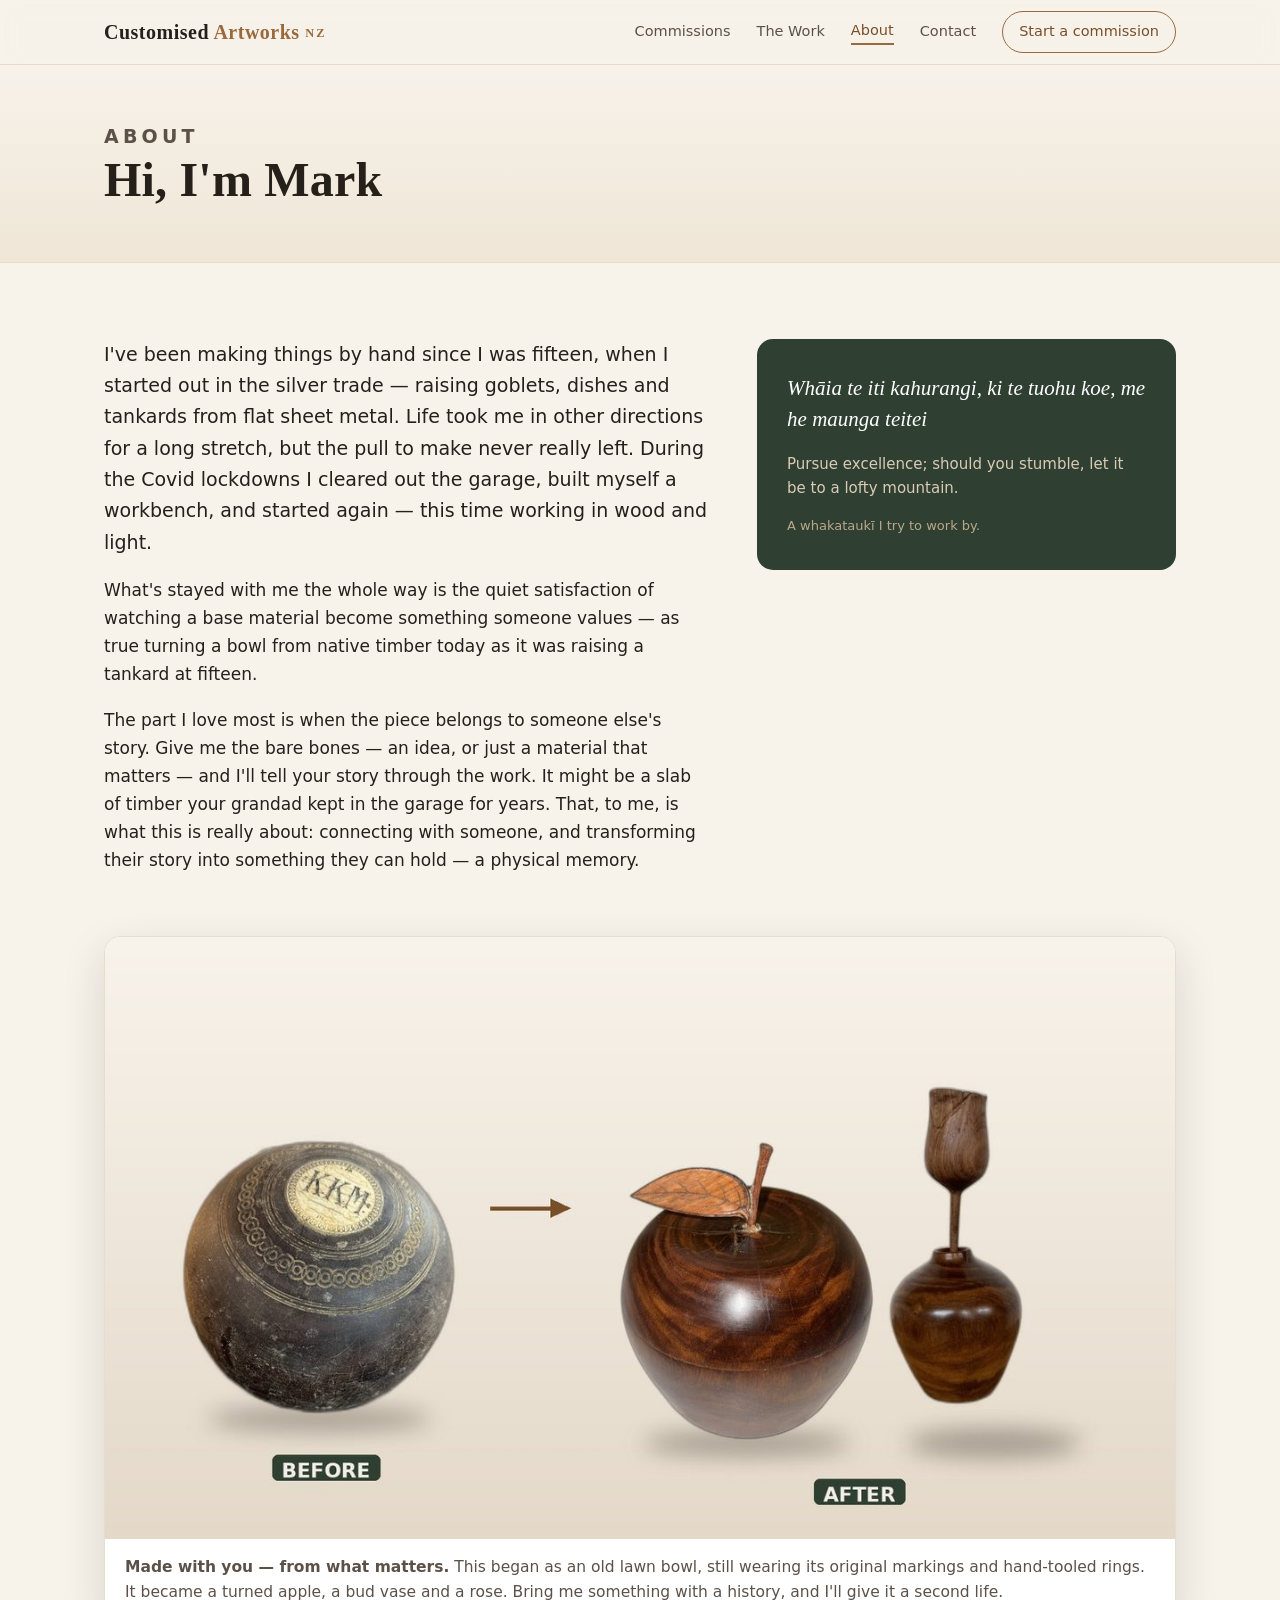
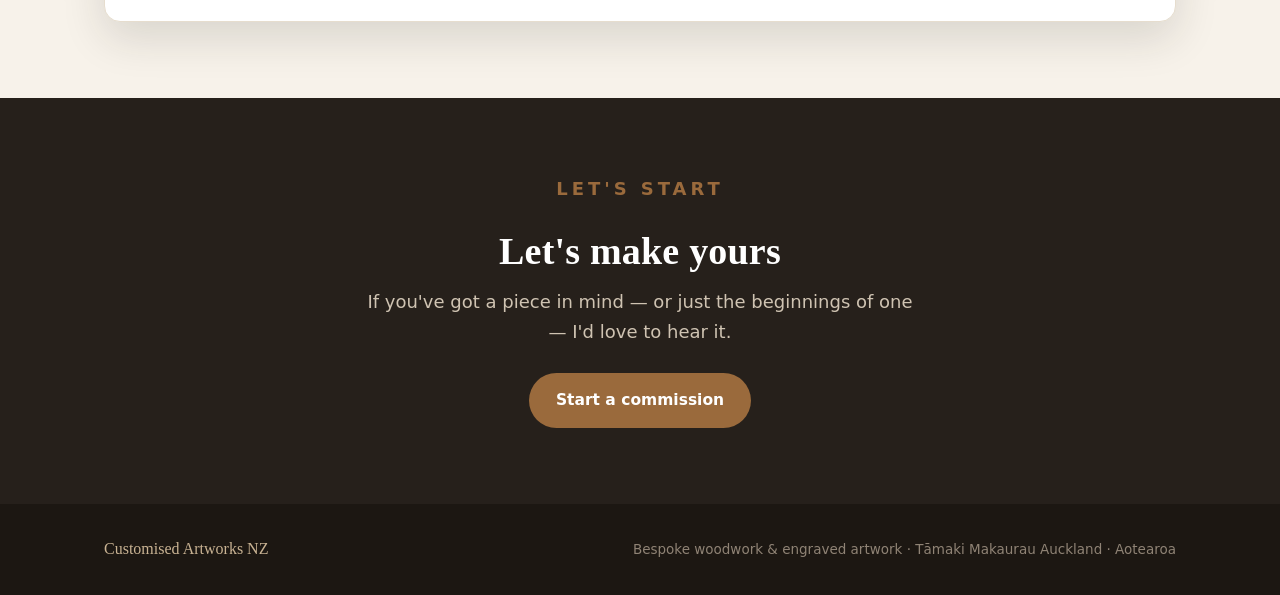
==== about.html @ 091c3ef6 "Initial commit: Customised Artworks static site" ====
<!DOCTYPE html>
<html lang="en"><head><meta charset="UTF-8"><meta name="viewport" content="width=device-width, initial-scale=1.0">
<title>About &mdash; Customised Artworks NZ</title><meta name="description" content="Mark Jones &mdash; a maker in Tāmaki Makaurau Auckland working in native NZ timbers and laser-engraved artwork.">
<link rel="stylesheet" href="assets/style.css"></head><body>
<header><div class="wrap nav">
  <a href="index.html" class="brand">Customised <span>Artworks</span> <small>NZ</small></a>
  <button class="burger" aria-label="Menu" onclick="document.getElementById('nav').classList.toggle('open')">&#9776;</button>
  <nav class="navlinks" id="nav">
    <a href="commissions.html">Commissions</a>
    <a href="work.html">The Work</a>
    <a href="about.html" class="active">About</a>
    <a href="contact.html">Contact</a>
    <a href="contact.html" class="navcta">Start a commission</a>
  </nav>
</div></header>
<main>
<section class="page-hero"><div class="wrap">
  <p class="eyebrow">About</p><h1>Hi, I'm Mark</h1></div></section>
<section><div class="wrap">
  <div class="about-grid">
    <div class="about-copy">
      <p>I've been making things by hand since I was fifteen, when I started out in the silver trade &mdash; raising goblets, dishes and tankards from flat sheet metal. Life took me in other directions for a long stretch, but the pull to make never really left. During the Covid lockdowns I cleared out the garage, built myself a workbench, and started again &mdash; this time working in wood and light.</p>
      <p>What's stayed with me the whole way is the quiet satisfaction of watching a base material become something someone values &mdash; as true turning a bowl from native timber today as it was raising a tankard at fifteen.</p>
      <p>The part I love most is when the piece belongs to someone else's story. Give me the bare bones &mdash; an idea, or just a material that matters &mdash; and I'll tell your story through the work. It might be a slab of timber your grandad kept in the garage for years. That, to me, is what this is really about: connecting with someone, and transforming their story into something they can hold &mdash; a physical memory.</p>
    </div>
    <div class="whakatauki">
      <p class="txt">Whāia te iti kahurangi, ki te tuohu koe, me he maunga teitei</p>
      <p class="tr">Pursue excellence; should you stumble, let it be to a lofty mountain.</p>
      <p class="by">A whakataukī I try to work by.</p>
    </div>
  </div>
  <figure class="story"><img src="assets/images/before-after.jpg" alt="An old lawn bowl turned into an apple, a bud vase and a rose">
    <figcaption><strong>Made with you &mdash; from what matters.</strong> This began as an old lawn bowl, still wearing its original markings and hand-tooled rings. It became a turned apple, a bud vase and a rose. Bring me something with a history, and I'll give it a second life.</figcaption></figure>
</div></section>
<section class="cta-band"><div class="wrap">
  <p class="eyebrow" style="color:var(--timber)">Let's start</p>
  <h2>Let's make yours</h2>
  <p>If you've got a piece in mind &mdash; or just the beginnings of one &mdash; I'd love to hear it.</p>
  <a href="contact.html" class="btn btn-primary">Start a commission</a>
</div></section>
</main>
<footer><div class="wrap"><span class="fbrand">Customised Artworks NZ</span>
<span>Bespoke woodwork &amp; engraved artwork &middot; Tāmaki Makaurau Auckland &middot; Aotearoa</span></div></footer>
<script>document.querySelectorAll('.navlinks a').forEach(a=>a.addEventListener('click',()=>document.getElementById('nav').classList.remove('open')));</script>
</body></html>
---- assets/style.css ----
:root{--cream:#f7f2ea;--paper:#fbf8f2;--ink:#26201b;--ink-soft:#5c5148;--timber:#9a6a3c;
--timber-deep:#7a4f28;--bush:#2f4032;--line:#e6ddce;
--serif:"Iowan Old Style","Palatino Linotype",Palatino,Georgia,"Times New Roman",serif;
--sans:system-ui,-apple-system,"Segoe UI",Roboto,Helvetica,Arial,sans-serif;}
*{box-sizing:border-box;}html{scroll-behavior:smooth;}
body{margin:0;font-family:var(--sans);color:var(--ink);background:var(--cream);line-height:1.65;font-size:17px;-webkit-font-smoothing:antialiased;}
h1,h2,h3{font-family:var(--serif);font-weight:600;line-height:1.15;letter-spacing:.2px;}
a{color:var(--timber-deep);text-decoration:none;}a:hover{text-decoration:underline;}
.wrap{max-width:1120px;margin:0 auto;padding:0 24px;}
.eyebrow{text-transform:uppercase;letter-spacing:.22em;font-size:12px;font-weight:600;color:var(--timber);margin:0 0 14px;}
header{position:sticky;top:0;z-index:50;background:rgba(247,242,234,.92);backdrop-filter:saturate(140%) blur(8px);border-bottom:1px solid var(--line);}
.nav{display:flex;align-items:center;justify-content:space-between;height:64px;}
.brand{font-family:var(--serif);font-size:20px;font-weight:600;letter-spacing:.5px;color:var(--ink);}
.brand span{color:var(--timber);}.brand small{font-size:.62em;letter-spacing:.18em;color:var(--timber);font-weight:700;vertical-align:2px;}
.navlinks{display:flex;gap:26px;align-items:center;}
.navlinks a{font-size:14.5px;color:var(--ink-soft);font-weight:500;}
.navlinks a:hover{color:var(--ink);text-decoration:none;}.navlinks a.active{color:var(--timber-deep);border-bottom:2px solid var(--timber);}
.navcta{border:1px solid var(--timber);color:var(--timber-deep)!important;padding:8px 16px;border-radius:999px;font-weight:600;}
.navcta:hover{background:var(--timber);color:#fff!important;text-decoration:none;}
.navcta.active{border-bottom:1px solid var(--timber);}
.burger{display:none;background:none;border:0;font-size:24px;cursor:pointer;color:var(--ink);}
.btn{display:inline-block;padding:14px 26px;border-radius:999px;font-weight:600;font-size:15.5px;border:1px solid transparent;cursor:pointer;transition:.15s;}
.btn-primary{background:var(--timber-deep);color:#fff;}.btn-primary:hover{background:var(--bush);text-decoration:none;color:#fff;}
.btn-ghost{border-color:var(--ink);color:var(--ink);}.btn-ghost:hover{background:var(--ink);color:var(--cream);text-decoration:none;}
.btns{display:flex;gap:14px;flex-wrap:wrap;}
section{padding:76px 0;}
.section-head{max-width:680px;margin:0 0 42px;}
.section-head h2{font-size:clamp(28px,4vw,40px);margin:0 0 12px;}.section-head p{font-size:18px;color:var(--ink-soft);margin:0;}
.hero{background:radial-gradient(120% 90% at 90% 10%,rgba(154,106,60,.16),transparent 60%),linear-gradient(180deg,#f7f2ea,#efe6d6);padding:66px 0 72px;}
.hero-grid{display:grid;grid-template-columns:1.05fr .95fr;gap:46px;align-items:center;}
.hero h1{font-size:clamp(34px,5vw,58px);margin:0 0 18px;letter-spacing:-.5px;}.hero h1 em{font-style:italic;color:var(--timber-deep);}
.hero p.lede{font-size:clamp(17px,2.2vw,21px);color:var(--ink-soft);max-width:520px;margin:0 0 28px;}
.hero-duo{display:grid;grid-template-columns:1fr 1fr;gap:16px;}
.hcard{margin:0;position:relative;}.hcard img{width:100%;aspect-ratio:4/5;object-fit:cover;border-radius:14px;box-shadow:0 18px 44px rgba(38,32,27,.20);display:block;}
.hcard figcaption{position:absolute;left:10px;bottom:10px;background:rgba(38,32,27,.72);color:#f3efe6;font-size:12px;padding:6px 10px;border-radius:7px;}
.page-hero{background:linear-gradient(180deg,#f7f2ea,#efe6d6);padding:56px 0 44px;border-bottom:1px solid var(--line);}
.page-hero h1{font-size:clamp(32px,5vw,48px);margin:0 0 10px;}.page-hero p{font-size:19px;color:var(--ink-soft);margin:0;max-width:660px;}
.band{background:var(--bush);color:#f3efe6;}.band .eyebrow{color:#e9c9a3;}
.band .lede{font-size:clamp(20px,2.6vw,26px);font-family:var(--serif);line-height:1.4;max-width:780px;margin:0;color:#f3efe6;}
.band .lede strong{color:#e9c9a3;font-weight:600;}
.alt{background:var(--paper);}
.crafts{display:grid;grid-template-columns:1fr 1fr;gap:28px;}
.craft{background:#fff;border:1px solid var(--line);border-radius:16px;padding:32px;}
.craft .k{font-size:13px;color:var(--timber);text-transform:uppercase;letter-spacing:.14em;font-weight:600;margin-bottom:14px;}
.craft h3{font-size:22px;margin:0 0 10px;}.craft p{margin:0;color:var(--ink-soft);}
.grid{display:grid;grid-template-columns:repeat(3,1fr);gap:20px;}
.tile{margin:0;border-radius:14px;overflow:hidden;background:#fff;border:1px solid var(--line);box-shadow:0 6px 18px rgba(38,32,27,.06);}
.tile img{width:100%;aspect-ratio:4/5;object-fit:cover;display:block;}
.tile figcaption{padding:12px 14px;font-size:14px;font-weight:600;color:var(--ink);}
.group{margin:0 0 46px;}.group-title{font-family:var(--serif);font-size:25px;margin:0 0 4px;}
.group-sub{margin:0 0 20px;color:var(--ink-soft);font-size:15px;}
.trophy{margin:0 0 40px;border-radius:16px;overflow:hidden;border:1px solid var(--line);box-shadow:0 16px 44px rgba(38,32,27,.16);background:#fff;}
.trophy img{width:100%;display:block;}.trophy figcaption{padding:14px 18px;font-size:15px;color:var(--ink-soft);}
.trophy.narrow{max-width:470px;margin-left:auto;margin-right:auto;}
.steps{display:grid;grid-template-columns:repeat(4,1fr);gap:18px;}
.step{background:#fff;border:1px solid var(--line);border-radius:14px;padding:26px 22px;}
.step .n{font-family:var(--serif);font-size:34px;color:var(--timber);line-height:1;margin-bottom:12px;}
.step h3{font-size:18px;margin:0 0 8px;}.step p{margin:0;font-size:15px;color:var(--ink-soft);}
.cultural{margin-top:40px;background:var(--paper);border-left:3px solid var(--bush);padding:22px 26px;border-radius:0 12px 12px 0;max-width:760px;}
.cultural h3{font-size:19px;margin:0 0 8px;}.cultural p{margin:0;color:var(--ink-soft);}
.about-grid{display:grid;grid-template-columns:1.3fr .9fr;gap:48px;align-items:start;}
.about-copy p{margin:0 0 18px;}.about-copy p:first-child{font-size:19px;}
.whakatauki{background:var(--bush);color:#f3efe6;border-radius:16px;padding:34px 30px;}
.whakatauki .txt{font-family:var(--serif);font-style:italic;font-size:21px;line-height:1.5;color:#fff;margin:0 0 16px;}
.whakatauki .tr{font-size:15px;color:#d9cbb6;margin:0 0 14px;}.whakatauki .by{font-size:13px;color:#b9a888;margin:0;}
.story{margin:44px 0 0;border-radius:16px;overflow:hidden;border:1px solid var(--line);box-shadow:0 16px 44px rgba(38,32,27,.14);background:#fff;}
.story img{width:100%;display:block;}.story figcaption{padding:16px 20px;font-size:15.5px;color:var(--ink-soft);line-height:1.6;}
.feature{display:grid;grid-template-columns:1fr 1fr;gap:40px;align-items:center;}
.feature img{width:100%;border-radius:14px;box-shadow:0 14px 40px rgba(38,32,27,.14);display:block;}
.teaser-thumbs{display:grid;grid-template-columns:repeat(4,1fr);gap:16px;margin-bottom:26px;}
.teaser-thumbs img{width:100%;aspect-ratio:1/1;object-fit:cover;border-radius:12px;border:1px solid var(--line);}
.cta-band{background:var(--ink);color:#efe7da;text-align:center;}
.cta-band h2{color:#fff;font-size:clamp(26px,4vw,38px);margin:0 0 14px;}
.cta-band p{font-size:18px;color:#cfc3b2;max-width:560px;margin:0 auto 26px;}
.cta-band .btn-primary{background:var(--timber);}.cta-band .contact-lines{font-family:var(--serif);font-size:clamp(19px,3vw,25px);margin:24px 0 0;}
.cta-band .contact-lines a{color:#e9c9a3;}.signoff{margin-top:34px;font-family:var(--serif);font-style:italic;font-size:19px;color:#cfc3b2;}
footer{background:#1c1712;color:#8f8375;padding:32px 0;font-size:13.5px;}
footer .wrap{display:flex;justify-content:space-between;flex-wrap:wrap;gap:12px;align-items:center;}
footer .fbrand{font-family:var(--serif);color:#c9b393;font-size:16px;}footer a{color:#a99;}
@media(max-width:860px){
.navlinks{position:fixed;inset:64px 0 auto 0;background:var(--cream);flex-direction:column;gap:0;border-bottom:1px solid var(--line);padding:8px 0;display:none;}
.navlinks.open{display:flex;}.navlinks a{padding:14px 24px;width:100%;}.navcta{margin:10px 24px;text-align:center;}
.burger{display:block;}
.hero-grid,.crafts,.about-grid,.feature{grid-template-columns:1fr;}.hero-duo{order:-1;}
.grid,.steps{grid-template-columns:1fr 1fr;}.teaser-thumbs{grid-template-columns:repeat(4,1fr);}}
@media(max-width:520px){.grid,.steps,.teaser-thumbs{grid-template-columns:1fr 1fr;}}
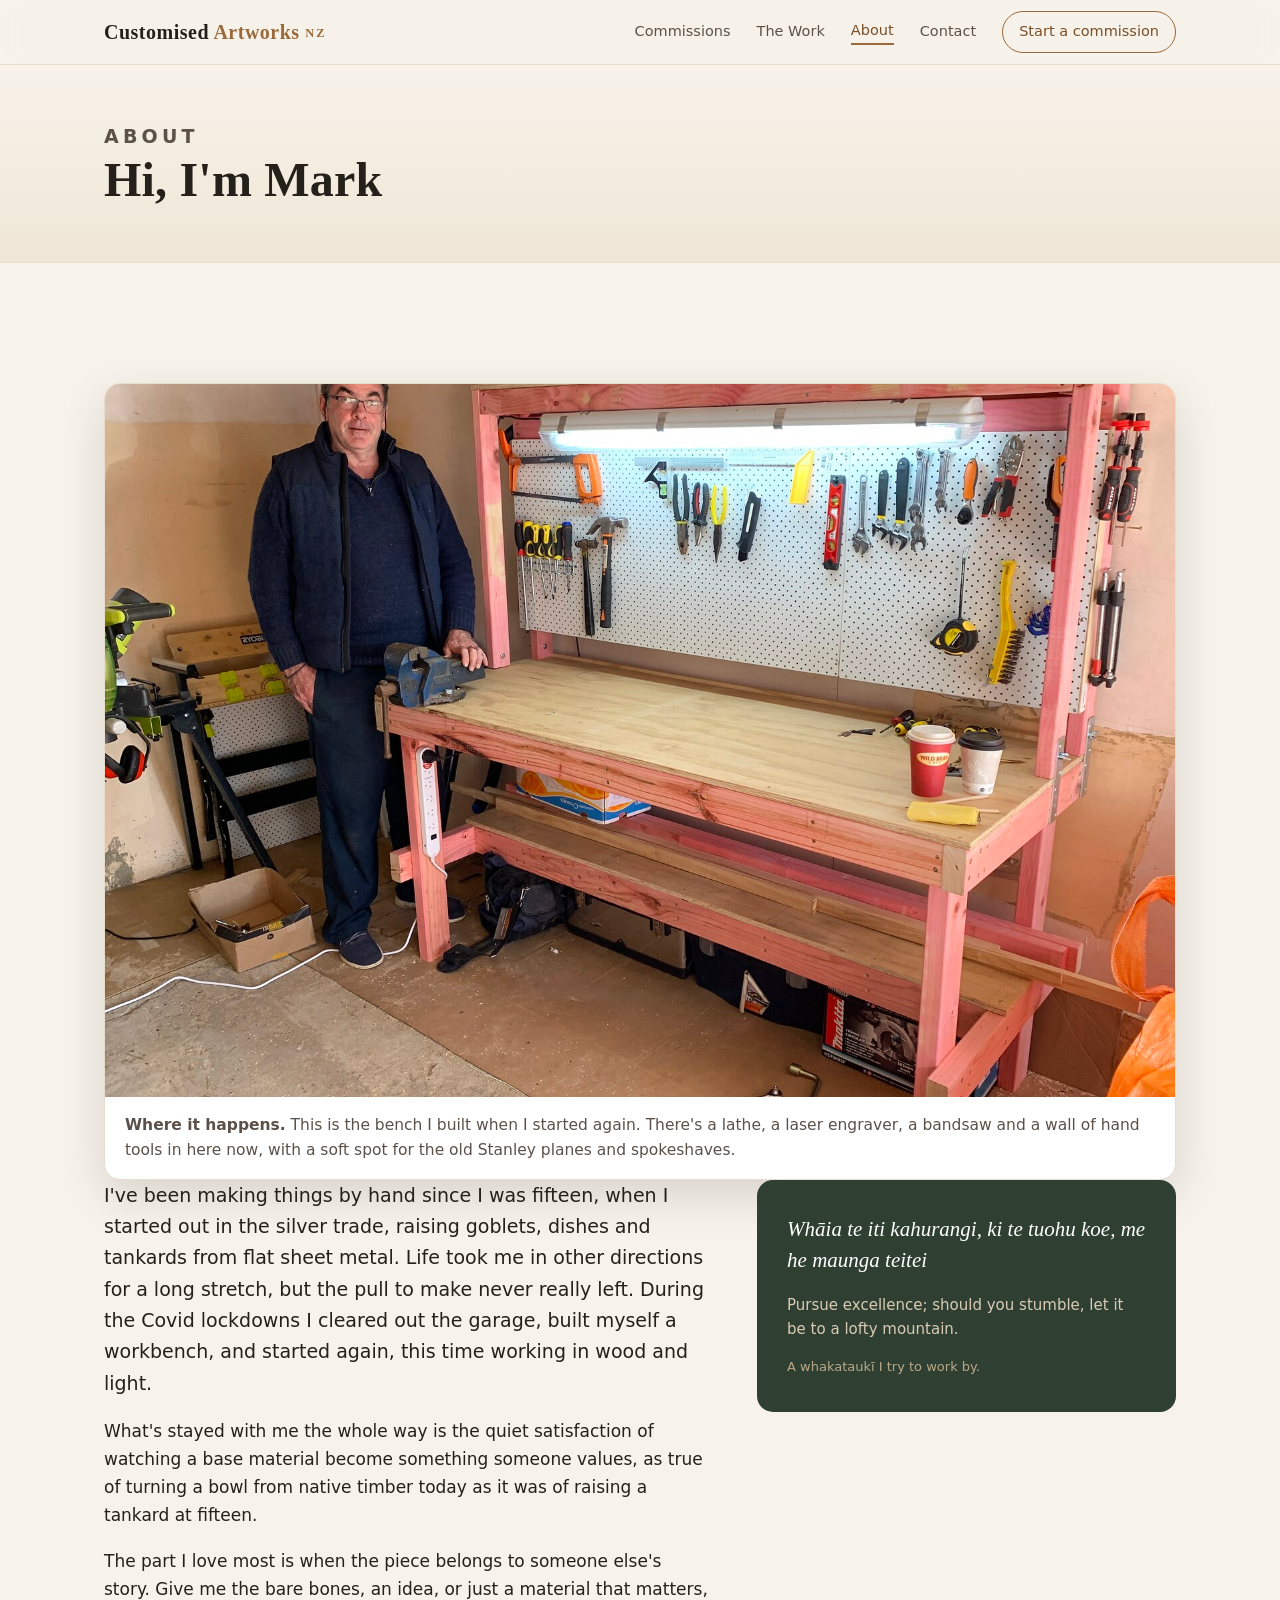
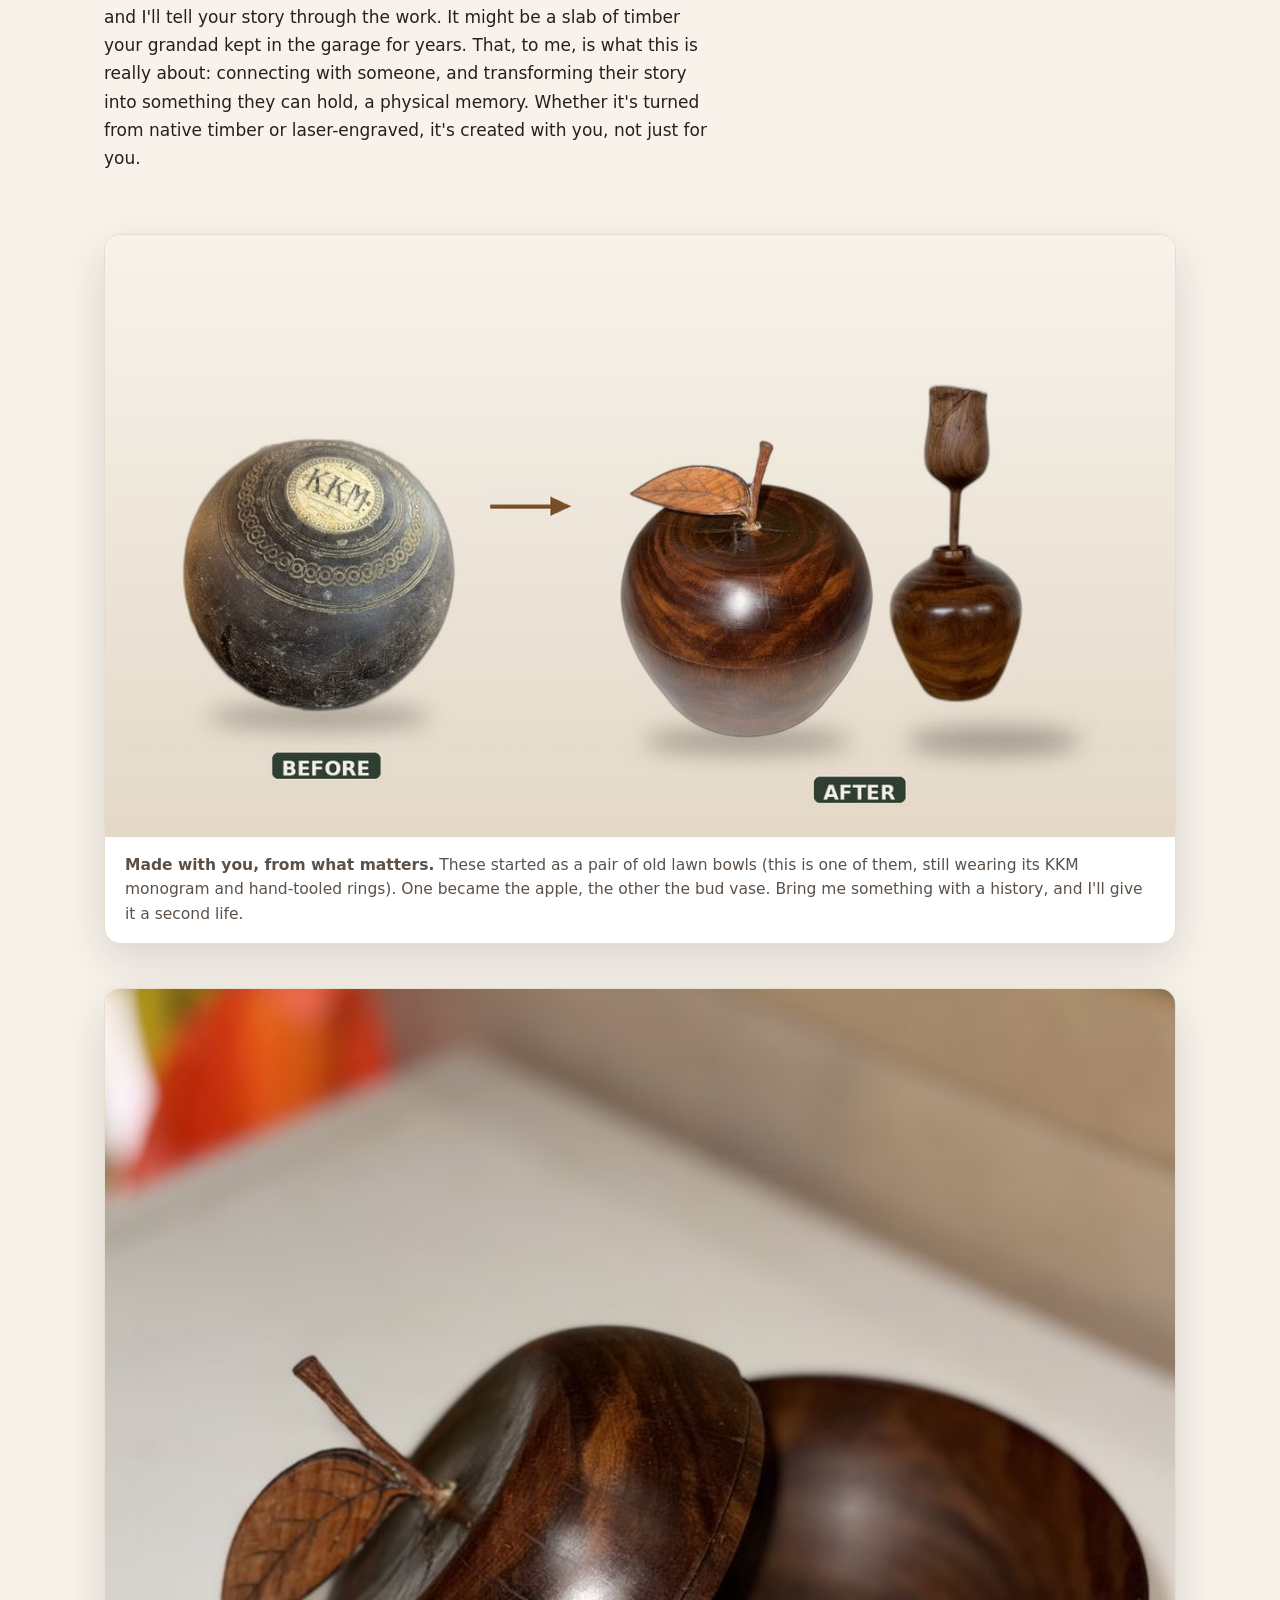
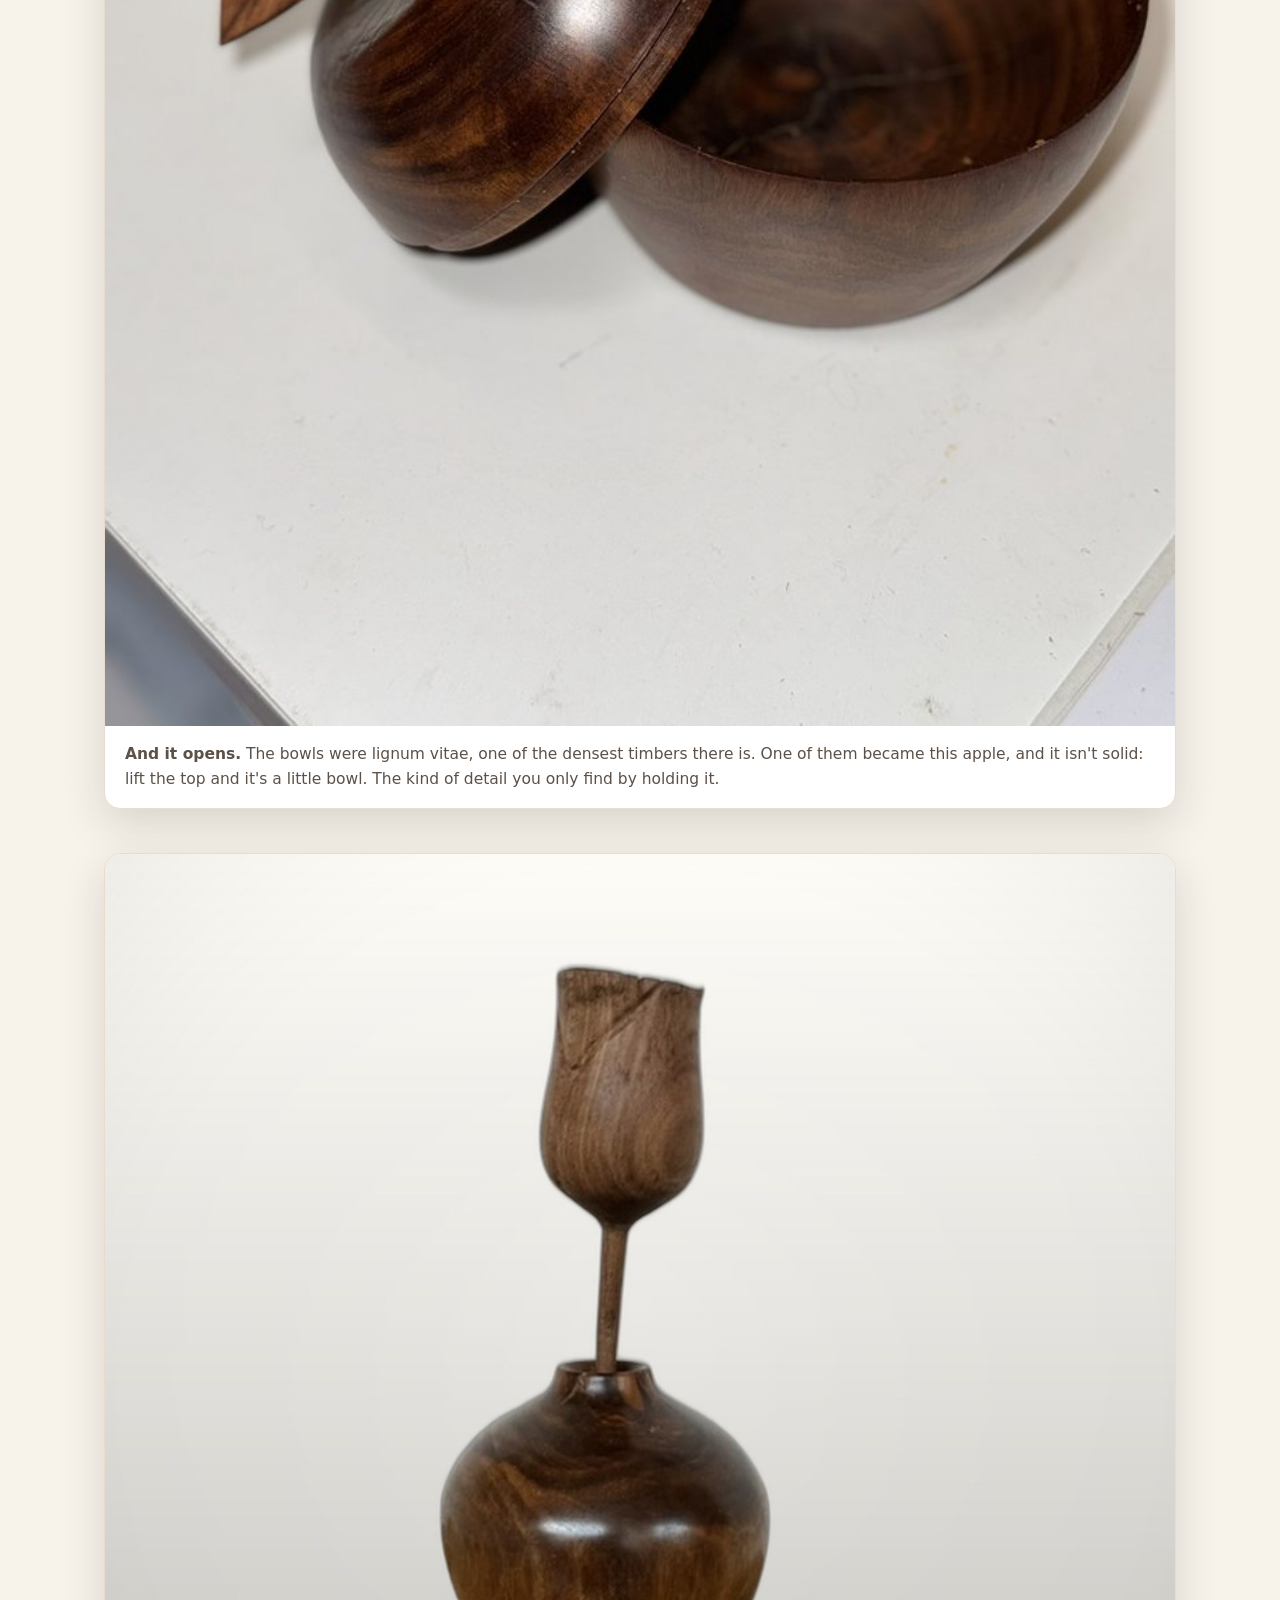
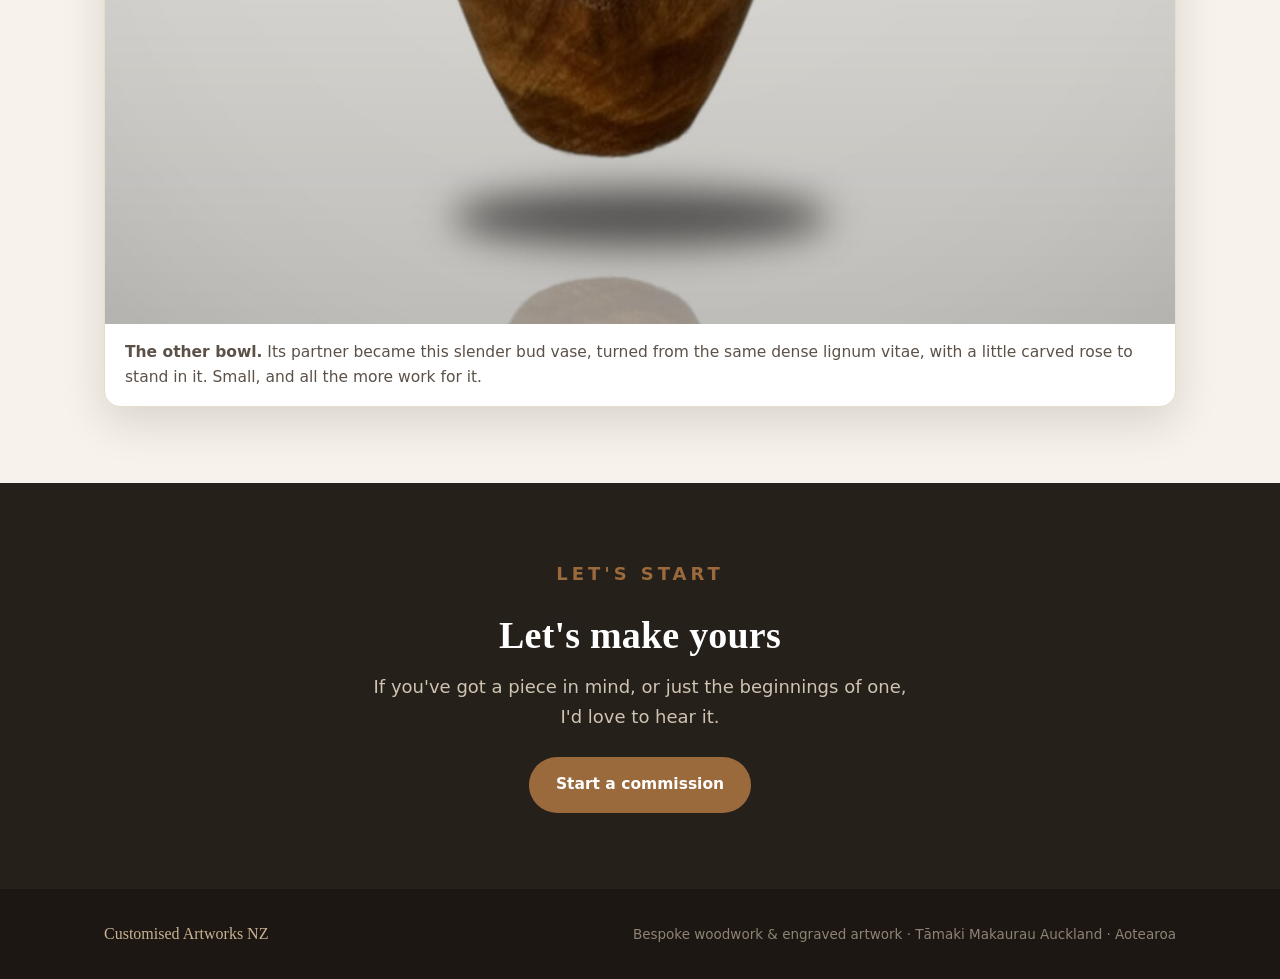
==== commit c679d24e: "Add Auckland map, greenheart studio image, rework About page" ====
--- a/about.html
+++ b/about.html
@@ -1,6 +1,6 @@
 <!DOCTYPE html>
 <html lang="en"><head><meta charset="UTF-8"><meta name="viewport" content="width=device-width, initial-scale=1.0">
-<title>About &mdash; Customised Artworks NZ</title><meta name="description" content="Mark Jones &mdash; a maker in Tāmaki Makaurau Auckland working in native NZ timbers and laser-engraved artwork.">
+<title>About &middot; Customised Artworks NZ</title><meta name="description" content="Mark Jones, a maker in Tāmaki Makaurau Auckland working in native NZ timbers and laser-engraved artwork.">
 <link rel="stylesheet" href="assets/style.css"></head><body>
 <header><div class="wrap nav">
   <a href="index.html" class="brand">Customised <span>Artworks</span> <small>NZ</small></a>
@@ -17,11 +17,13 @@
 <section class="page-hero"><div class="wrap">
   <p class="eyebrow">About</p><h1>Hi, I'm Mark</h1></div></section>
 <section><div class="wrap">
+  <figure class="story"><img src="assets/images/maker-workshop.jpg" alt="Mark in his garage workshop, standing at the workbench he built, tools on a pegboard behind him">
+    <figcaption><strong>Where it happens.</strong> This is the bench I built when I started again. There's a lathe, a laser engraver, a bandsaw and a wall of hand tools in here now, with a soft spot for the old Stanley planes and spokeshaves.</figcaption></figure>
   <div class="about-grid">
     <div class="about-copy">
-      <p>I've been making things by hand since I was fifteen, when I started out in the silver trade &mdash; raising goblets, dishes and tankards from flat sheet metal. Life took me in other directions for a long stretch, but the pull to make never really left. During the Covid lockdowns I cleared out the garage, built myself a workbench, and started again &mdash; this time working in wood and light.</p>
-      <p>What's stayed with me the whole way is the quiet satisfaction of watching a base material become something someone values &mdash; as true turning a bowl from native timber today as it was raising a tankard at fifteen.</p>
-      <p>The part I love most is when the piece belongs to someone else's story. Give me the bare bones &mdash; an idea, or just a material that matters &mdash; and I'll tell your story through the work. It might be a slab of timber your grandad kept in the garage for years. That, to me, is what this is really about: connecting with someone, and transforming their story into something they can hold &mdash; a physical memory.</p>
+      <p>I've been making things by hand since I was fifteen, when I started out in the silver trade, raising goblets, dishes and tankards from flat sheet metal. Life took me in other directions for a long stretch, but the pull to make never really left. During the Covid lockdowns I cleared out the garage, built myself a workbench, and started again, this time working in wood and light.</p>
+      <p>What's stayed with me the whole way is the quiet satisfaction of watching a base material become something someone values, as true of turning a bowl from native timber today as it was of raising a tankard at fifteen.</p>
+      <p>The part I love most is when the piece belongs to someone else's story. Give me the bare bones, an idea, or just a material that matters, and I'll tell your story through the work. It might be a slab of timber your grandad kept in the garage for years. That, to me, is what this is really about: connecting with someone, and transforming their story into something they can hold, a physical memory. Whether it's turned from native timber or laser-engraved, it's created with you, not just for you.</p>
     </div>
     <div class="whakatauki">
       <p class="txt">Whāia te iti kahurangi, ki te tuohu koe, me he maunga teitei</p>
@@ -29,17 +31,21 @@
       <p class="by">A whakataukī I try to work by.</p>
     </div>
   </div>
-  <figure class="story"><img src="assets/images/before-after.jpg" alt="An old lawn bowl turned into an apple, a bud vase and a rose">
-    <figcaption><strong>Made with you &mdash; from what matters.</strong> This began as an old lawn bowl, still wearing its original markings and hand-tooled rings. It became a turned apple, a bud vase and a rose. Bring me something with a history, and I'll give it a second life.</figcaption></figure>
+  <figure class="story"><img src="assets/images/before-after.jpg" alt="One of two old lawn bowls, turned into an apple and a bud vase">
+    <figcaption><strong>Made with you, from what matters.</strong> These started as a pair of old lawn bowls (this is one of them, still wearing its KKM monogram and hand-tooled rings). One became the apple, the other the bud vase. Bring me something with a history, and I'll give it a second life.</figcaption></figure>
+  <figure class="story"><img src="assets/images/apple-open.jpg" alt="A turned lignum-vitae apple shown closed, then opened into a small bowl">
+    <figcaption><strong>And it opens.</strong> The bowls were lignum vitae, one of the densest timbers there is. One of them became this apple, and it isn't solid: lift the top and it's a little bowl. The kind of detail you only find by holding it.</figcaption></figure>
+  <figure class="story"><img src="assets/images/bud-vase.jpg" alt="A slender turned lignum-vitae bud vase with a small carved wooden rose standing in it">
+    <figcaption><strong>The other bowl.</strong> Its partner became this slender bud vase, turned from the same dense lignum vitae, with a little carved rose to stand in it. Small, and all the more work for it.</figcaption></figure>
 </div></section>
 <section class="cta-band"><div class="wrap">
   <p class="eyebrow" style="color:var(--timber)">Let's start</p>
   <h2>Let's make yours</h2>
-  <p>If you've got a piece in mind &mdash; or just the beginnings of one &mdash; I'd love to hear it.</p>
+  <p>If you've got a piece in mind, or just the beginnings of one, I'd love to hear it.</p>
   <a href="contact.html" class="btn btn-primary">Start a commission</a>
 </div></section>
 </main>
 <footer><div class="wrap"><span class="fbrand">Customised Artworks NZ</span>
 <span>Bespoke woodwork &amp; engraved artwork &middot; Tāmaki Makaurau Auckland &middot; Aotearoa</span></div></footer>
 <script>document.querySelectorAll('.navlinks a').forEach(a=>a.addEventListener('click',()=>document.getElementById('nav').classList.remove('open')));</script>
-</body></html>+</body></html>
--- a/assets/style.css
+++ b/assets/style.css
@@ -37,6 +37,7 @@
 .page-hero{background:linear-gradient(180deg,#f7f2ea,#efe6d6);padding:56px 0 44px;border-bottom:1px solid var(--line);}
 .page-hero h1{font-size:clamp(32px,5vw,48px);margin:0 0 10px;}.page-hero p{font-size:19px;color:var(--ink-soft);margin:0;max-width:660px;}
 .band{background:var(--bush);color:#f3efe6;}.band .eyebrow{color:#e9c9a3;}
+.band .band-title{font-size:clamp(34px,5.2vw,52px);color:#fff;margin:0 0 20px;letter-spacing:.2px;}
 .band .lede{font-size:clamp(20px,2.6vw,26px);font-family:var(--serif);line-height:1.4;max-width:780px;margin:0;color:#f3efe6;}
 .band .lede strong{color:#e9c9a3;font-weight:600;}
 .alt{background:var(--paper);}
@@ -85,3 +86,16 @@
 .hero-grid,.crafts,.about-grid,.feature{grid-template-columns:1fr;}.hero-duo{order:-1;}
 .grid,.steps{grid-template-columns:1fr 1fr;}.teaser-thumbs{grid-template-columns:repeat(4,1fr);}}
 @media(max-width:520px){.grid,.steps,.teaser-thumbs{grid-template-columns:1fr 1fr;}}
+/* enquiry form */
+.enquiry-form{max-width:660px;margin:8px 0 0;}
+.enquiry-form .field{display:flex;flex-direction:column;margin:0 0 18px;}
+.enquiry-form .field-row{display:grid;grid-template-columns:1fr 1fr;gap:18px;}
+.enquiry-form label{font-size:14px;font-weight:600;color:var(--ink);margin:0 0 6px;}
+.enquiry-form label .opt{font-weight:400;color:var(--ink-soft);}
+.enquiry-form input,.enquiry-form select,.enquiry-form textarea{font-family:var(--sans);font-size:16px;color:var(--ink);background:#fff;border:1px solid var(--line);border-radius:10px;padding:12px 14px;width:100%;}
+.enquiry-form textarea{resize:vertical;line-height:1.5;}
+.enquiry-form input[type=file]{padding:9px 12px;background:var(--paper);cursor:pointer;}
+.enquiry-form input:focus,.enquiry-form select:focus,.enquiry-form textarea:focus{outline:none;border-color:var(--timber);box-shadow:0 0 0 3px rgba(154,106,60,.18);}
+.enquiry-form button{margin-top:8px;}
+.hidden-field{display:none;}
+@media(max-width:560px){.enquiry-form .field-row{grid-template-columns:1fr;}}
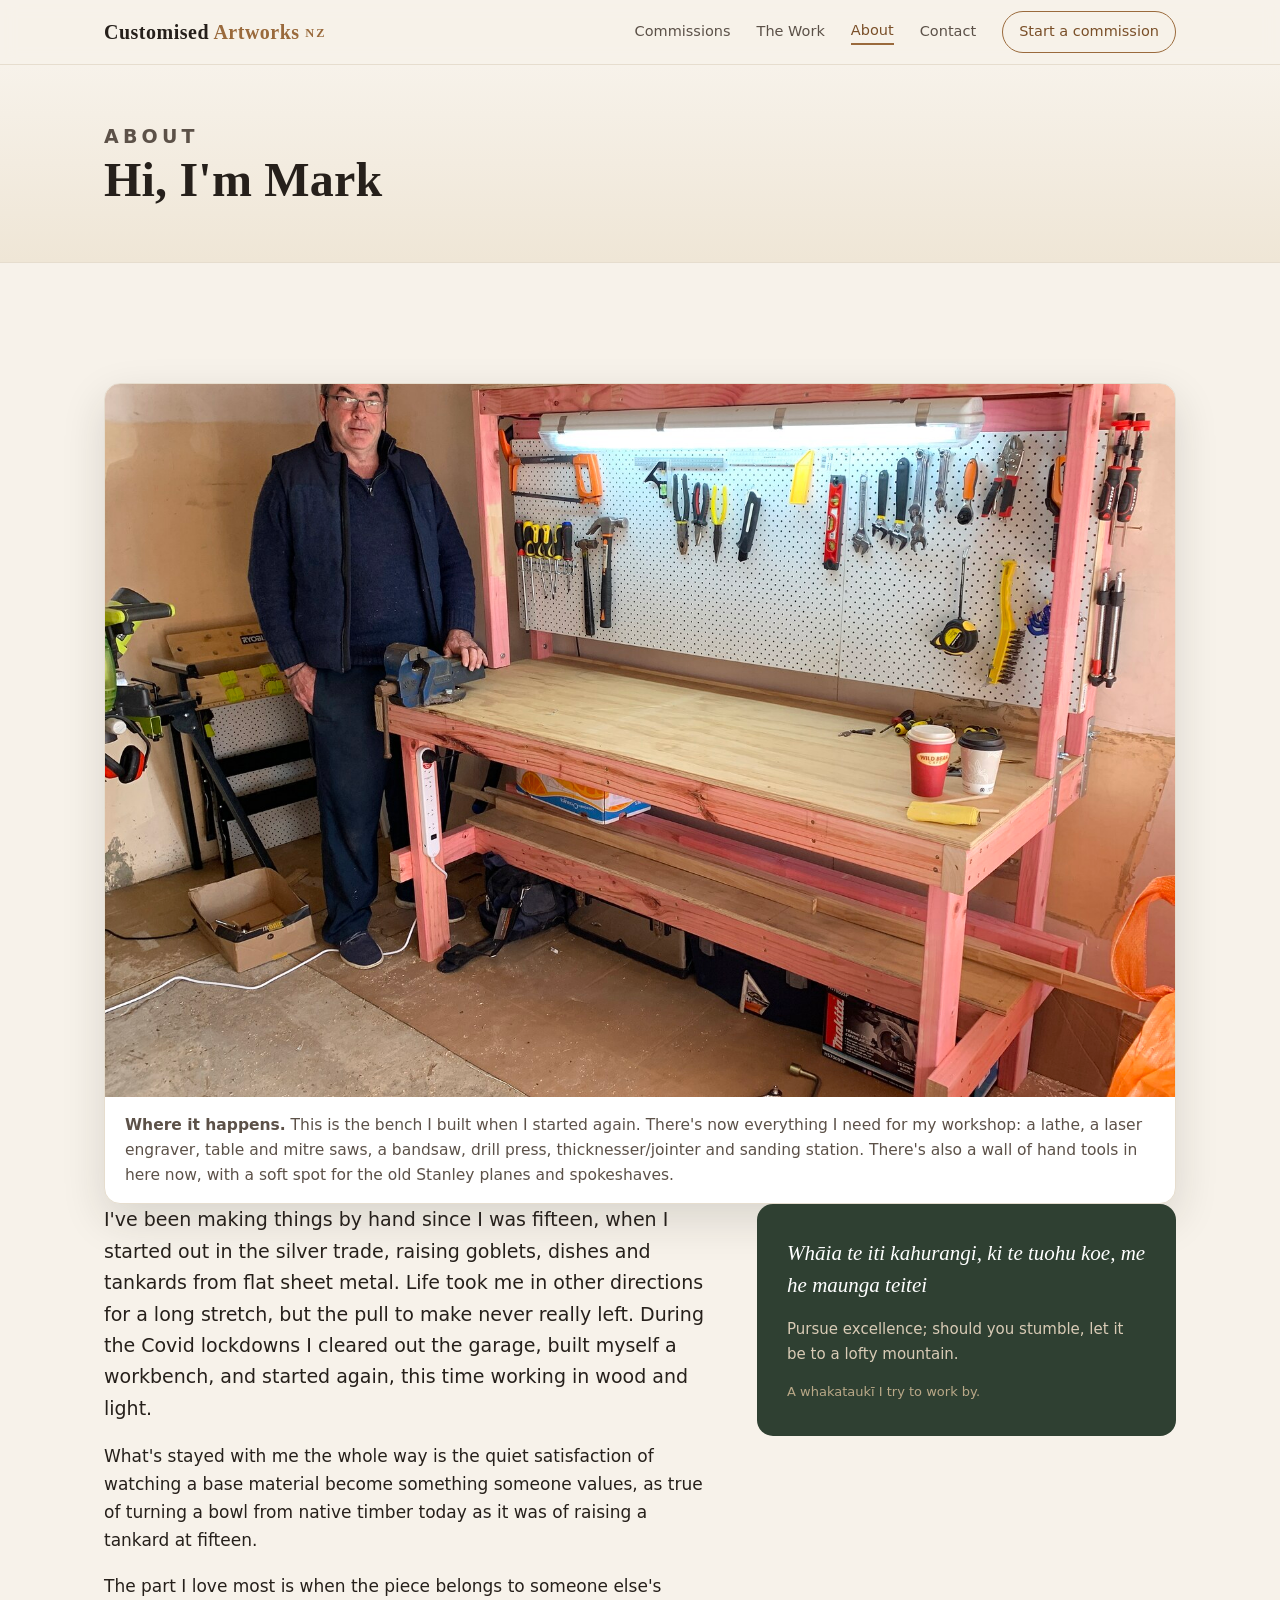
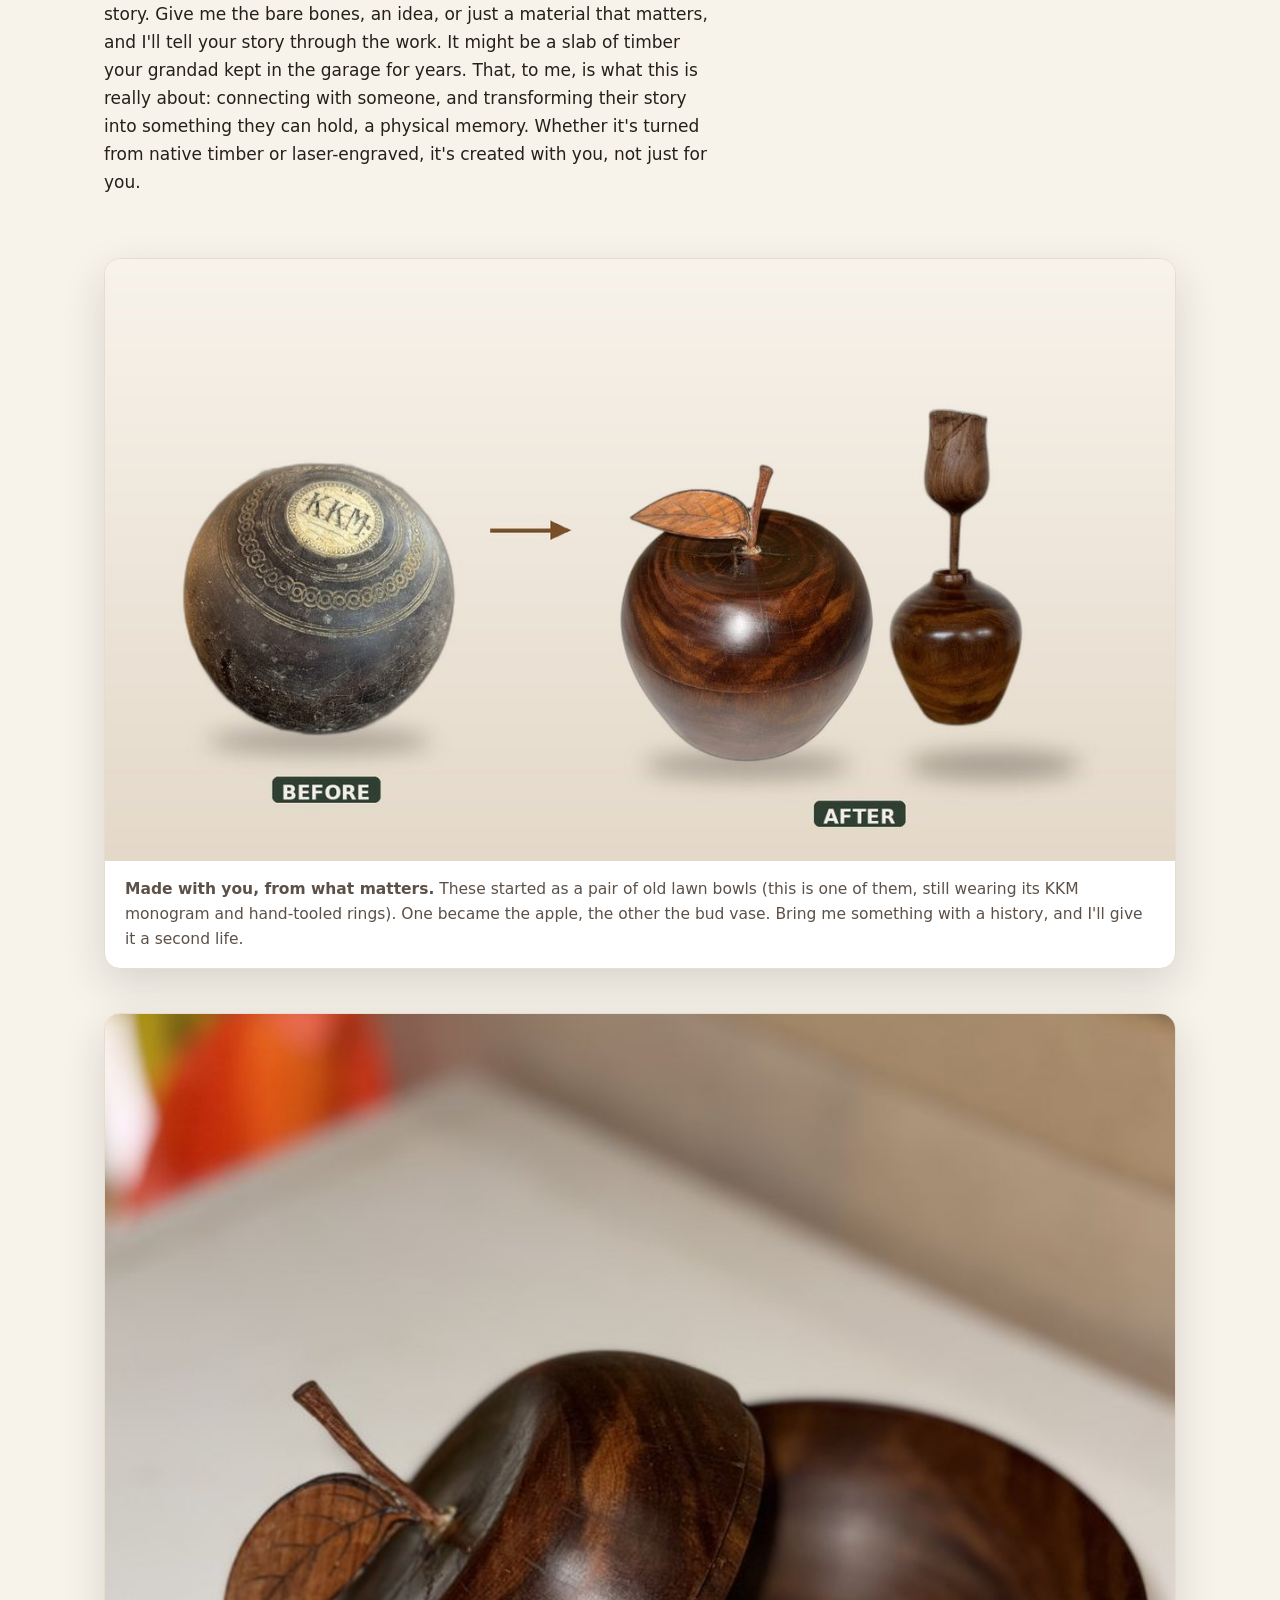
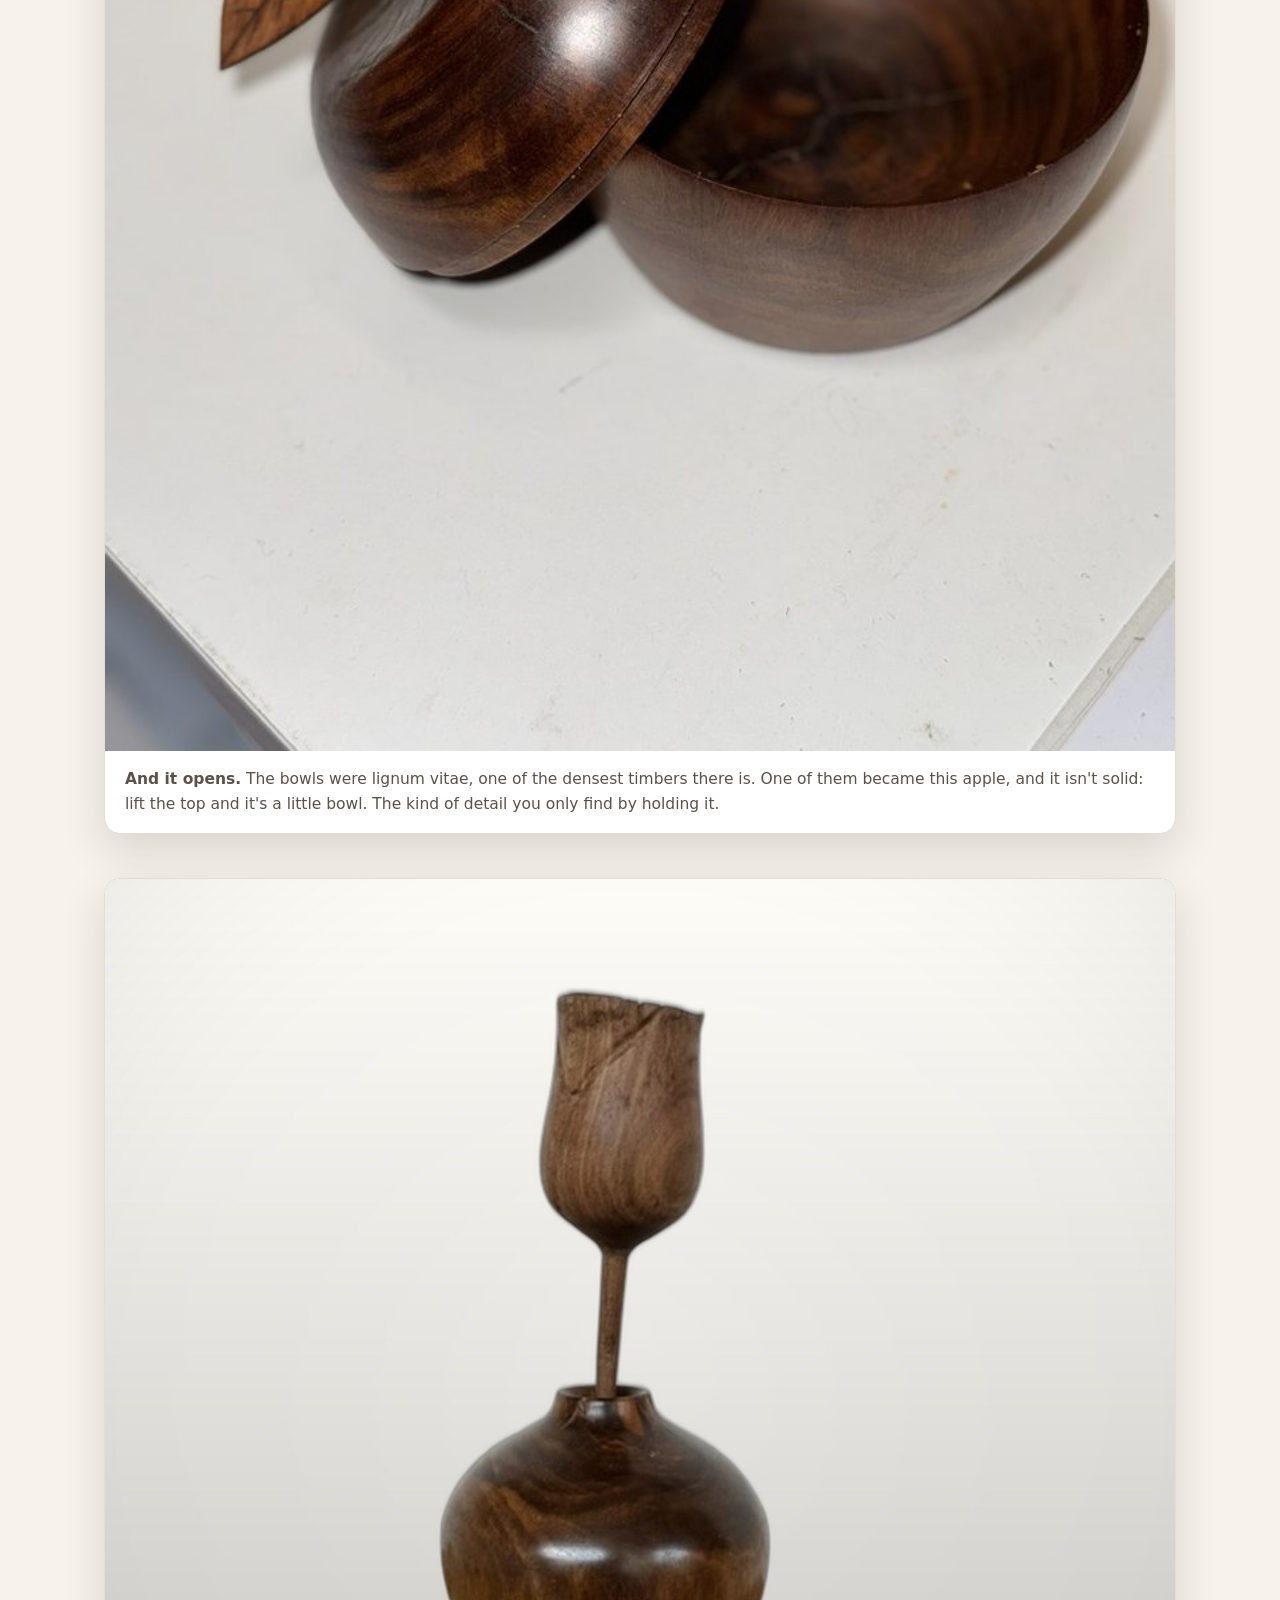
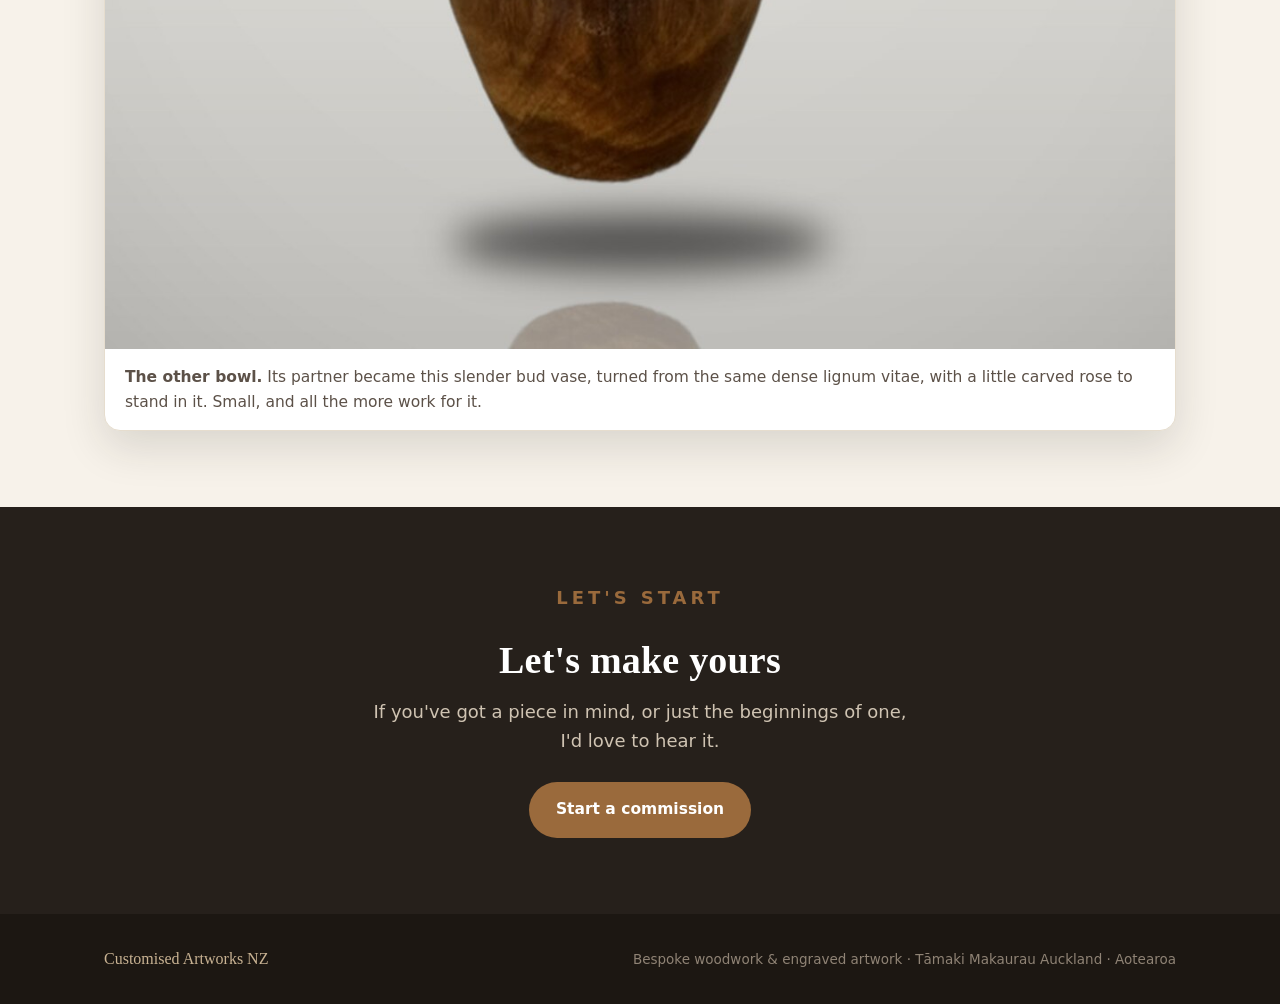
==== commit 63dcf01f: "Add home-screen icon, favicons, update workshop caption" ====
--- a/about.html
+++ b/about.html
@@ -1,7 +1,7 @@
 <!DOCTYPE html>
 <html lang="en"><head><meta charset="UTF-8"><meta name="viewport" content="width=device-width, initial-scale=1.0">
 <title>About &middot; Customised Artworks NZ</title><meta name="description" content="Mark Jones, a maker in Tāmaki Makaurau Auckland working in native NZ timbers and laser-engraved artwork.">
-<link rel="stylesheet" href="assets/style.css"></head><body>
+<link rel="stylesheet" href="assets/style.css"><link rel="apple-touch-icon" sizes="180x180" href="apple-touch-icon.png"><link rel="icon" type="image/png" sizes="32x32" href="favicon-32.png"><link rel="icon" type="image/png" sizes="16x16" href="favicon-16.png"><link rel="manifest" href="site.webmanifest"></head><body>
 <header><div class="wrap nav">
   <a href="index.html" class="brand">Customised <span>Artworks</span> <small>NZ</small></a>
   <button class="burger" aria-label="Menu" onclick="document.getElementById('nav').classList.toggle('open')">&#9776;</button>
@@ -18,7 +18,7 @@
   <p class="eyebrow">About</p><h1>Hi, I'm Mark</h1></div></section>
 <section><div class="wrap">
   <figure class="story"><img src="assets/images/maker-workshop.jpg" alt="Mark in his garage workshop, standing at the workbench he built, tools on a pegboard behind him">
-    <figcaption><strong>Where it happens.</strong> This is the bench I built when I started again. There's a lathe, a laser engraver, a bandsaw and a wall of hand tools in here now, with a soft spot for the old Stanley planes and spokeshaves.</figcaption></figure>
+    <figcaption><strong>Where it happens.</strong> This is the bench I built when I started again. There's now everything I need for my workshop: a lathe, a laser engraver, table and mitre saws, a bandsaw, drill press, thicknesser/jointer and sanding station. There's also a wall of hand tools in here now, with a soft spot for the old Stanley planes and spokeshaves.</figcaption></figure>
   <div class="about-grid">
     <div class="about-copy">
       <p>I've been making things by hand since I was fifteen, when I started out in the silver trade, raising goblets, dishes and tankards from flat sheet metal. Life took me in other directions for a long stretch, but the pull to make never really left. During the Covid lockdowns I cleared out the garage, built myself a workbench, and started again, this time working in wood and light.</p>
